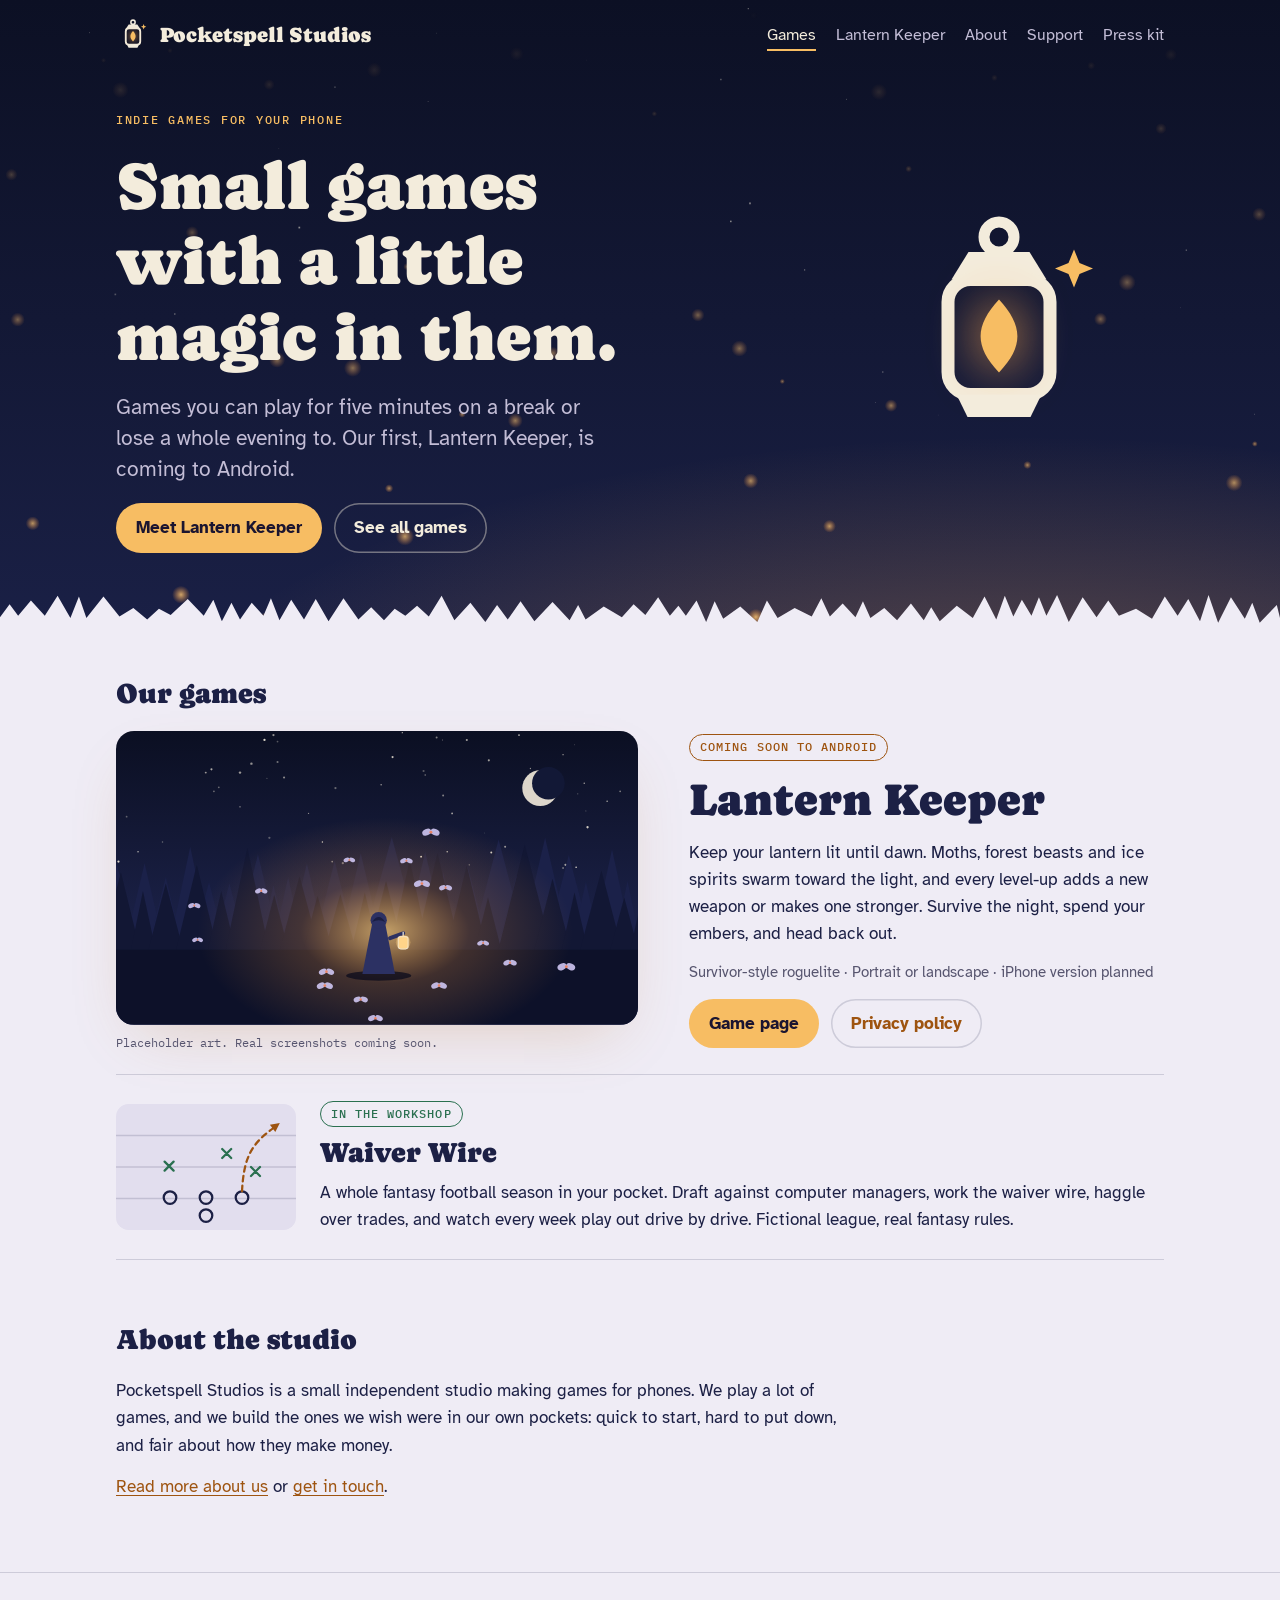
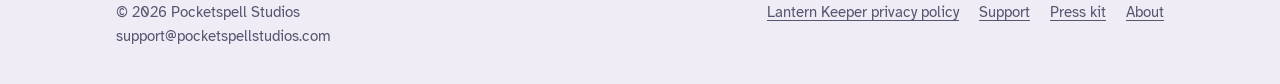
==== index.html @ 7d589824 "Pocketspell Studios website Co-Authored-By: Claude Opus 5.5 <noreply@anthropic.com> Claude-Session: " ====
<!doctype html>
<html lang="en">
<head>
<meta charset="utf-8">
<meta name="viewport" content="width=device-width, initial-scale=1, viewport-fit=cover">
<title>Pocketspell Studios</title>
<meta name="description" content="Pocketspell Studios makes small games for your phone. Our first, Lantern Keeper, is coming to Android.">
<meta property="og:title" content="Pocketspell Studios">
<meta property="og:description" content="Pocketspell Studios makes small games for your phone. Our first, Lantern Keeper, is coming to Android.">
<meta property="og:type" content="website">
<meta property="og:url" content="https://pocketspellstudios.com/">
<meta name="theme-color" content="#0c1024">
<link rel="icon" href="assets/favicon.svg" type="image/svg+xml">
<link rel="preconnect" href="https://fonts.googleapis.com">
<link rel="preconnect" href="https://fonts.gstatic.com" crossorigin>
<link rel="stylesheet" href="https://fonts.googleapis.com/css2?family=Atkinson+Hyperlegible:ital,wght@0,400;0,700;1,400&family=Caprasimo&family=IBM+Plex+Mono:wght@400;500&display=swap">
<link rel="stylesheet" href="styles.css">
<script src="site.js" defer></script>
</head>
<body>
<header class="sky">
<canvas class="embers" aria-hidden="true"></canvas>
<div class="wrap nav">
<a class="brand" href="index.html"><svg class="mark" viewBox="0 0 48 48" aria-hidden="true" focusable="false">
<circle class="body" cx="24" cy="6" r="3" stroke-width="2.2"/>
<path class="solid" d="M14.5 14.5h19l-3.4-5.5H17.9z"/>
<rect class="body" x="13.8" y="14.5" width="20.4" height="23" rx="4.5" stroke-width="2.6"/>
<path class="flame" d="M24 18.5c4.6 5 5.2 9.2 0 14.6-5.2-5.4-4.6-9.6 0-14.6z"/>
<path class="solid" d="M15.5 37.5h17l-2.2 4.5H17.7z"/>
<path class="spark" d="M39 8.5l1.1 2.7 2.7 1.1-2.7 1.1L39 16.1l-1.1-2.7-2.7-1.1 2.7-1.1z"/>
</svg><span>Pocketspell Studios</span></a>
<nav aria-label="Main"><ul class="links"><li><a href="index.html" aria-current="page">Games</a></li><li><a href="lantern-keeper.html">Lantern Keeper</a></li><li><a href="about.html">About</a></li><li><a href="support.html">Support</a></li><li><a href="press.html">Press kit</a></li></ul></nav>
</div>
<div class="wrap"><div class="hero">
<div class="hero-text">
<span class="eyebrow">Indie games for your phone</span>
<h1>Small games with a little magic in them.</h1>
<p class="lede">Games you can play for five minutes on a break or lose a whole evening to. Our first, Lantern Keeper, is coming to Android.</p>
<div class="actions"><a class="btn" href="lantern-keeper.html">Meet Lantern Keeper</a><a class="btn ghost" href="#games">See all games</a></div>
</div>
<div class="hero-lantern" aria-hidden="true"><svg class="mark" viewBox="0 0 48 48" aria-hidden="true" focusable="false">
<circle class="body" cx="24" cy="6" r="3" stroke-width="2.2"/>
<path class="solid" d="M14.5 14.5h19l-3.4-5.5H17.9z"/>
<rect class="body" x="13.8" y="14.5" width="20.4" height="23" rx="4.5" stroke-width="2.6"/>
<path class="flame" d="M24 18.5c4.6 5 5.2 9.2 0 14.6-5.2-5.4-4.6-9.6 0-14.6z"/>
<path class="solid" d="M15.5 37.5h17l-2.2 4.5H17.7z"/>
<path class="spark" d="M39 8.5l1.1 2.7 2.7 1.1-2.7 1.1L39 16.1l-1.1-2.7-2.7-1.1 2.7-1.1z"/>
</svg></div>
</div></div>
<svg class="treeline" viewBox="0 0 1200 60" preserveAspectRatio="none" aria-hidden="true"><path d="M0 60 L0 34 L0 33 L9 16 L17 31 L29 11 L42 31 L54 5 L66 34 L74 6 L81 34 L97 6 L112 32 L125 21 L138 36 L149 22 L160 30 L176 9 L191 31 L200 10 L208 38 L217 14 L225 36 L236 14 L247 31 L254 8 L262 37 L273 10 L285 36 L296 9 L308 38 L322 8 L336 36 L348 20 L360 37 L370 22 L380 31 L391 18 L402 32 L414 5 L426 37 L441 14 L455 39 L466 17 L476 36 L488 12 L501 38 L518 13 L534 37 L542 17 L549 36 L566 19 L583 33 L594 16 L605 30 L617 7 L628 31 L636 18 L643 31 L653 11 L662 39 L670 12 L678 35 L694 19 L710 39 L719 11 L729 34 L745 21 L761 32 L770 8 L778 32 L790 15 L802 33 L809 12 L816 34 L829 21 L841 37 L854 15 L866 37 L873 20 L881 38 L897 18 L912 34 L923 6 L934 36 L942 5 L950 32 L958 10 L967 31 L974 7 L981 31 L991 4 L1002 39 L1015 7 L1028 33 L1039 11 L1049 31 L1065 22 L1080 35 L1092 6 L1104 31 L1114 9 L1125 38 L1133 4 L1142 40 L1154 7 L1167 35 L1174 14 L1181 40 L1197 17 L1200 34 L1200 60Z"/></svg>
</header>
<main class="wrap">
<section class="section" id="games" aria-labelledby="games-h">
<h2 id="games-h">Our games</h2>
<div class="feature">
<div><div class="art"><svg viewBox="0 0 640 360" role="img" aria-label="Placeholder art: a cloaked keeper holds a lantern in a dark pine forest while moths circle the light">
<defs>
<linearGradient id="sk" x1="0" y1="0" x2="0" y2="1"><stop offset="0" stop-color="#0b0f22"/><stop offset="1" stop-color="#232a5a"/></linearGradient>
<radialGradient id="gl" cx="0.5" cy="0.5" r="0.5"><stop offset="0" stop-color="#ffcf7a" stop-opacity=".75"/><stop offset=".45" stop-color="#f59a3d" stop-opacity=".22"/><stop offset="1" stop-color="#f59a3d" stop-opacity="0"/></radialGradient>
</defs>
<rect width="640" height="360" fill="url(#sk)"/>
<circle cx="152" cy="93" r="0.9" fill="#f3ecdc" opacity="0.66"/><circle cx="400" cy="11" r="0.5" fill="#f3ecdc" opacity="0.80"/><circle cx="166" cy="40" r="1.5" fill="#f3ecdc" opacity="0.58"/><circle cx="535" cy="81" r="1.1" fill="#f3ecdc" opacity="0.39"/><circle cx="406" cy="148" r="1.0" fill="#f3ecdc" opacity="0.74"/><circle cx="430" cy="11" r="1.3" fill="#f3ecdc" opacity="0.65"/><circle cx="193" cy="5" r="1.4" fill="#f3ecdc" opacity="0.58"/><circle cx="460" cy="149" r="1.2" fill="#f3ecdc" opacity="0.85"/><circle cx="253" cy="136" r="0.9" fill="#f3ecdc" opacity="0.86"/><circle cx="562" cy="17" r="0.6" fill="#f3ecdc" opacity="0.43"/><circle cx="618" cy="74" r="1.1" fill="#f3ecdc" opacity="0.48"/><circle cx="325" cy="66" r="0.9" fill="#f3ecdc" opacity="0.65"/><circle cx="374" cy="154" r="1.2" fill="#f3ecdc" opacity="0.86"/><circle cx="548" cy="168" r="1.2" fill="#f3ecdc" opacity="0.40"/><circle cx="551" cy="164" r="1.4" fill="#f3ecdc" opacity="0.64"/><circle cx="457" cy="36" r="1.3" fill="#f3ecdc" opacity="0.64"/><circle cx="182" cy="11" r="1.4" fill="#f3ecdc" opacity="0.89"/><circle cx="57" cy="136" r="0.9" fill="#f3ecdc" opacity="0.39"/><circle cx="188" cy="131" r="1.4" fill="#f3ecdc" opacity="0.33"/><circle cx="393" cy="8" r="1.2" fill="#f3ecdc" opacity="0.50"/><circle cx="564" cy="167" r="1.0" fill="#f3ecdc" opacity="0.90"/><circle cx="198" cy="13" r="1.1" fill="#f3ecdc" opacity="0.32"/><circle cx="126" cy="69" r="1.1" fill="#f3ecdc" opacity="0.39"/><circle cx="27" cy="148" r="0.8" fill="#f3ecdc" opacity="0.88"/><circle cx="574" cy="64" r="1.0" fill="#f3ecdc" opacity="0.61"/><circle cx="412" cy="101" r="1.1" fill="#f3ecdc" opacity="0.67"/><circle cx="602" cy="86" r="0.9" fill="#f3ecdc" opacity="0.73"/><circle cx="152" cy="51" r="1.5" fill="#f3ecdc" opacity="0.61"/><circle cx="351" cy="2" r="0.9" fill="#f3ecdc" opacity="0.65"/><circle cx="13" cy="105" r="1.1" fill="#f3ecdc" opacity="0.34"/><circle cx="401" cy="79" r="1.2" fill="#f3ecdc" opacity="0.51"/><circle cx="452" cy="125" r="0.5" fill="#f3ecdc" opacity="0.34"/><circle cx="433" cy="164" r="0.8" fill="#f3ecdc" opacity="0.57"/><circle cx="379" cy="54" r="0.9" fill="#f3ecdc" opacity="0.49"/><circle cx="236" cy="101" r="0.8" fill="#f3ecdc" opacity="0.53"/><circle cx="494" cy="5" r="1.1" fill="#f3ecdc" opacity="0.74"/><circle cx="198" cy="38" r="1.3" fill="#f3ecdc" opacity="0.44"/><circle cx="120" cy="74" r="1.2" fill="#f3ecdc" opacity="0.36"/><circle cx="206" cy="57" r="1.3" fill="#f3ecdc" opacity="0.56"/><circle cx="548" cy="29" r="0.8" fill="#f3ecdc" opacity="0.69"/><circle cx="566" cy="77" r="0.7" fill="#f3ecdc" opacity="0.37"/><circle cx="339" cy="32" r="1.3" fill="#f3ecdc" opacity="0.80"/><circle cx="117" cy="47" r="1.3" fill="#f3ecdc" opacity="0.69"/><circle cx="516" cy="59" r="0.6" fill="#f3ecdc" opacity="0.48"/><circle cx="508" cy="46" r="0.8" fill="#f3ecdc" opacity="0.55"/><circle cx="269" cy="70" r="1.4" fill="#f3ecdc" opacity="0.39"/><circle cx="3" cy="160" r="1.4" fill="#f3ecdc" opacity="0.89"/><circle cx="278" cy="162" r="1.4" fill="#f3ecdc" opacity="0.43"/><circle cx="477" cy="142" r="1.2" fill="#f3ecdc" opacity="0.61"/><circle cx="185" cy="58" r="0.7" fill="#f3ecdc" opacity="0.34"/><circle cx="377" cy="49" r="1.3" fill="#f3ecdc" opacity="0.33"/><circle cx="578" cy="118" r="1.4" fill="#f3ecdc" opacity="0.84"/><circle cx="576" cy="98" r="0.5" fill="#f3ecdc" opacity="0.75"/><circle cx="110" cy="51" r="1.2" fill="#f3ecdc" opacity="0.61"/><circle cx="265" cy="160" r="1.1" fill="#f3ecdc" opacity="0.50"/>
<circle cx="520" cy="70" r="22" fill="#f3ecdc" opacity=".9"/><circle cx="530" cy="64" r="20" fill="#121836"/>
<path d="M-20 250 L1 163 L23 250Z" fill="#1b2149"/><path d="M14 250 L35 162 L56 250Z" fill="#1b2149"/><path d="M43 250 L61 179 L78 250Z" fill="#1b2149"/><path d="M68 250 L91 142 L114 250Z" fill="#1b2149"/><path d="M97 250 L114 185 L131 250Z" fill="#1b2149"/><path d="M122 250 L139 187 L156 250Z" fill="#1b2149"/><path d="M149 250 L174 151 L198 250Z" fill="#1b2149"/><path d="M178 250 L193 189 L208 250Z" fill="#1b2149"/><path d="M195 250 L211 179 L227 250Z" fill="#1b2149"/><path d="M213 250 L234 162 L255 250Z" fill="#1b2149"/><path d="M245 250 L268 159 L291 250Z" fill="#1b2149"/><path d="M276 250 L300 150 L324 250Z" fill="#1b2149"/><path d="M305 250 L338 130 L371 250Z" fill="#1b2149"/><path d="M355 250 L379 148 L403 250Z" fill="#1b2149"/><path d="M384 250 L401 173 L417 250Z" fill="#1b2149"/><path d="M409 250 L431 166 L453 250Z" fill="#1b2149"/><path d="M438 250 L469 133 L500 250Z" fill="#1b2149"/><path d="M472 250 L491 177 L511 250Z" fill="#1b2149"/><path d="M498 250 L526 131 L554 250Z" fill="#1b2149"/><path d="M530 250 L555 152 L581 250Z" fill="#1b2149"/><path d="M561 250 L576 185 L591 250Z" fill="#1b2149"/><path d="M585 250 L608 145 L631 250Z" fill="#1b2149"/><path d="M613 250 L627 184 L641 250Z" fill="#1b2149"/><path d="M634 250 L652 179 L669 250Z" fill="#1b2149"/><path d="M657 250 L676 179 L694 250Z" fill="#1b2149"/>
<path d="M-20 275 L6 173 L31 275Z" fill="#121734"/><path d="M17 275 L33 196 L50 275Z" fill="#121734"/><path d="M38 275 L61 187 L84 275Z" fill="#121734"/><path d="M72 275 L99 164 L126 275Z" fill="#121734"/><path d="M111 275 L129 196 L148 275Z" fill="#121734"/><path d="M133 275 L161 143 L189 275Z" fill="#121734"/><path d="M175 275 L194 201 L213 275Z" fill="#121734"/><path d="M199 275 L225 178 L251 275Z" fill="#121734"/><path d="M228 275 L247 202 L267 275Z" fill="#121734"/><path d="M254 275 L275 200 L296 275Z" fill="#121734"/><path d="M287 275 L305 198 L323 275Z" fill="#121734"/><path d="M308 275 L331 184 L354 275Z" fill="#121734"/><path d="M335 275 L360 158 L385 275Z" fill="#121734"/><path d="M365 275 L394 150 L424 275Z" fill="#121734"/><path d="M403 275 L430 165 L456 275Z" fill="#121734"/><path d="M438 275 L456 204 L474 275Z" fill="#121734"/><path d="M467 275 L501 139 L536 275Z" fill="#121734"/><path d="M511 275 L535 181 L559 275Z" fill="#121734"/><path d="M545 275 L562 198 L580 275Z" fill="#121734"/><path d="M567 275 L595 171 L622 275Z" fill="#121734"/><path d="M604 275 L623 204 L642 275Z" fill="#121734"/><path d="M629 275 L652 170 L676 275Z" fill="#121734"/><path d="M660 275 L685 179 L710 275Z" fill="#121734"/>
<rect y="268" width="640" height="92" fill="#0d1129"/>
<ellipse cx="330" cy="246" rx="230" ry="140" fill="url(#gl)"/>
<ellipse cx="322" cy="300" rx="40" ry="6" fill="#06081a" opacity=".7"/>
<path d="M302 298 L314 236 Q322 222 330 236 L342 298Z" fill="#2c3163"/>
<circle cx="322" cy="232" r="10" fill="#2c3163"/>
<path d="M314 234 Q322 222 330 234 Q322 230 314 234Z" fill="#1a1e42"/>
<path d="M336 254 L352 248" stroke="#2c3163" stroke-width="5" stroke-linecap="round"/>
<line x1="352" y1="246" x2="352" y2="252" stroke="#f3ecdc" stroke-width="1.5"/>
<rect x="346" y="252" width="12" height="15" rx="3" fill="#ffd791" stroke="#f3ecdc" stroke-width="1.5"/>
<circle cx="352" cy="259" r="9" fill="#ffcf7a" opacity=".35"/>
<g transform="translate(318 352) scale(1.09)" opacity=".9"><ellipse cx="-4" cy="0" rx="4.5" ry="3" fill="#cfc6f2" transform="rotate(-25 -4 0)"/><ellipse cx="4" cy="0" rx="4.5" ry="3" fill="#cfc6f2" transform="rotate(25 4 0)"/><circle r="1.4" fill="#ff8f6b"/></g><g transform="translate(356 159) scale(0.92)" opacity=".9"><ellipse cx="-4" cy="0" rx="4.5" ry="3" fill="#cfc6f2" transform="rotate(-25 -4 0)"/><ellipse cx="4" cy="0" rx="4.5" ry="3" fill="#cfc6f2" transform="rotate(25 4 0)"/><circle r="1.4" fill="#ff8f6b"/></g><g transform="translate(96 214) scale(0.90)" opacity=".9"><ellipse cx="-4" cy="0" rx="4.5" ry="3" fill="#cfc6f2" transform="rotate(-25 -4 0)"/><ellipse cx="4" cy="0" rx="4.5" ry="3" fill="#cfc6f2" transform="rotate(25 4 0)"/><circle r="1.4" fill="#ff8f6b"/></g><g transform="translate(386 124) scale(1.28)" opacity=".9"><ellipse cx="-4" cy="0" rx="4.5" ry="3" fill="#cfc6f2" transform="rotate(-25 -4 0)"/><ellipse cx="4" cy="0" rx="4.5" ry="3" fill="#cfc6f2" transform="rotate(25 4 0)"/><circle r="1.4" fill="#ff8f6b"/></g><g transform="translate(375 187) scale(1.18)" opacity=".9"><ellipse cx="-4" cy="0" rx="4.5" ry="3" fill="#cfc6f2" transform="rotate(-25 -4 0)"/><ellipse cx="4" cy="0" rx="4.5" ry="3" fill="#cfc6f2" transform="rotate(25 4 0)"/><circle r="1.4" fill="#ff8f6b"/></g><g transform="translate(404 192) scale(0.96)" opacity=".9"><ellipse cx="-4" cy="0" rx="4.5" ry="3" fill="#cfc6f2" transform="rotate(-25 -4 0)"/><ellipse cx="4" cy="0" rx="4.5" ry="3" fill="#cfc6f2" transform="rotate(25 4 0)"/><circle r="1.4" fill="#ff8f6b"/></g><g transform="translate(300 329) scale(1.05)" opacity=".9"><ellipse cx="-4" cy="0" rx="4.5" ry="3" fill="#cfc6f2" transform="rotate(-25 -4 0)"/><ellipse cx="4" cy="0" rx="4.5" ry="3" fill="#cfc6f2" transform="rotate(25 4 0)"/><circle r="1.4" fill="#ff8f6b"/></g><g transform="translate(100 256) scale(0.80)" opacity=".9"><ellipse cx="-4" cy="0" rx="4.5" ry="3" fill="#cfc6f2" transform="rotate(-25 -4 0)"/><ellipse cx="4" cy="0" rx="4.5" ry="3" fill="#cfc6f2" transform="rotate(25 4 0)"/><circle r="1.4" fill="#ff8f6b"/></g><g transform="translate(450 260) scale(0.87)" opacity=".9"><ellipse cx="-4" cy="0" rx="4.5" ry="3" fill="#cfc6f2" transform="rotate(-25 -4 0)"/><ellipse cx="4" cy="0" rx="4.5" ry="3" fill="#cfc6f2" transform="rotate(25 4 0)"/><circle r="1.4" fill="#ff8f6b"/></g><g transform="translate(552 289) scale(1.31)" opacity=".9"><ellipse cx="-4" cy="0" rx="4.5" ry="3" fill="#cfc6f2" transform="rotate(-25 -4 0)"/><ellipse cx="4" cy="0" rx="4.5" ry="3" fill="#cfc6f2" transform="rotate(25 4 0)"/><circle r="1.4" fill="#ff8f6b"/></g><g transform="translate(483 284) scale(0.99)" opacity=".9"><ellipse cx="-4" cy="0" rx="4.5" ry="3" fill="#cfc6f2" transform="rotate(-25 -4 0)"/><ellipse cx="4" cy="0" rx="4.5" ry="3" fill="#cfc6f2" transform="rotate(25 4 0)"/><circle r="1.4" fill="#ff8f6b"/></g><g transform="translate(256 312) scale(1.19)" opacity=".9"><ellipse cx="-4" cy="0" rx="4.5" ry="3" fill="#cfc6f2" transform="rotate(-25 -4 0)"/><ellipse cx="4" cy="0" rx="4.5" ry="3" fill="#cfc6f2" transform="rotate(25 4 0)"/><circle r="1.4" fill="#ff8f6b"/></g><g transform="translate(178 196) scale(0.91)" opacity=".9"><ellipse cx="-4" cy="0" rx="4.5" ry="3" fill="#cfc6f2" transform="rotate(-25 -4 0)"/><ellipse cx="4" cy="0" rx="4.5" ry="3" fill="#cfc6f2" transform="rotate(25 4 0)"/><circle r="1.4" fill="#ff8f6b"/></g><g transform="translate(258 295) scale(1.13)" opacity=".9"><ellipse cx="-4" cy="0" rx="4.5" ry="3" fill="#cfc6f2" transform="rotate(-25 -4 0)"/><ellipse cx="4" cy="0" rx="4.5" ry="3" fill="#cfc6f2" transform="rotate(25 4 0)"/><circle r="1.4" fill="#ff8f6b"/></g><g transform="translate(286 158) scale(0.85)" opacity=".9"><ellipse cx="-4" cy="0" rx="4.5" ry="3" fill="#cfc6f2" transform="rotate(-25 -4 0)"/><ellipse cx="4" cy="0" rx="4.5" ry="3" fill="#cfc6f2" transform="rotate(25 4 0)"/><circle r="1.4" fill="#ff8f6b"/></g><g transform="translate(396 312) scale(1.16)" opacity=".9"><ellipse cx="-4" cy="0" rx="4.5" ry="3" fill="#cfc6f2" transform="rotate(-25 -4 0)"/><ellipse cx="4" cy="0" rx="4.5" ry="3" fill="#cfc6f2" transform="rotate(25 4 0)"/><circle r="1.4" fill="#ff8f6b"/></g>
</svg></div><p class="caption">Placeholder art. Real screenshots coming soon.</p></div>
<div class="feature-text">
<span class="chip">Coming soon to Android</span>
<h3>Lantern Keeper</h3>
<p>Keep your lantern lit until dawn. Moths, forest beasts and ice spirits swarm toward the light, and every level-up adds a new weapon or makes one stronger. Survive the night, spend your embers, and head back out.</p>
<p class="muted small">Survivor-style roguelite · Portrait or landscape · iPhone version planned</p>
<div class="actions"><a class="btn" href="lantern-keeper.html">Game page</a><a class="btn quiet" href="lantern-keeper-privacy.html">Privacy policy</a></div>
</div>
</div>
<div class="later">
<div class="play" aria-hidden="true"><svg viewBox="0 0 200 140">
<rect class="field" width="200" height="140" rx="14"/>
<line class="yard" x1="0" y1="35" x2="200" y2="35"/><line class="yard" x1="0" y1="70" x2="200" y2="70"/><line class="yard" x1="0" y1="105" x2="200" y2="105"/>
<circle class="o" cx="60" cy="104" r="7"/><circle class="o" cx="100" cy="104" r="7"/><circle class="o" cx="140" cy="104" r="7"/><circle class="o" cx="100" cy="124" r="7"/>
<path class="x" d="M54 64l10 10M64 64l-10 10M118 50l10 10M128 50l-10 10M150 70l10 10M160 70l-10 10"/>
<path class="route" d="M140 97 C142 60 150 44 176 26"/><path class="tip" d="M182 21l-11 2 6 8z"/>
</svg></div>
<div class="later-text">
<span class="chip moss">In the workshop</span>
<h3>Waiver Wire</h3>
<p>A whole fantasy football season in your pocket. Draft against computer managers, work the waiver wire, haggle over trades, and watch every week play out drive by drive. Fictional league, real fantasy rules.</p>
</div>
</div>
</section>
<section class="section" aria-labelledby="studio-h">
<h2 id="studio-h">About the studio</h2>
<div class="prose">
<p>Pocketspell Studios is a small independent studio making games for phones. We play a lot of games, and we build the ones we wish were in our own pockets: quick to start, hard to put down, and fair about how they make money.</p>
<p><a href="about.html">Read more about us</a> or <a href="support.html">get in touch</a>.</p>
</div>
</section>
</main>
<footer class="site-foot"><div class="wrap">
<div>© 2026 Pocketspell Studios<br><span class="small">support@pocketspellstudios.com</span></div>
<nav aria-label="Footer"><a href="lantern-keeper-privacy.html">Lantern Keeper privacy policy</a><a href="support.html">Support</a><a href="press.html">Press kit</a><a href="about.html">About</a></nav>
</div></footer>
</body>
</html>
---- styles.css ----
/* Pocketspell Studios
   Layout: every page opens under a night-sky band that ends in a pine treeline;
   below it, narrow reading columns and one wide featured-game band. */
:root {
  /* the night sky band looks the same in both themes */
  --sky-top: #0c1024;
  --sky-low: #1a2046;
  --sky-ink: #f3ecdc;
  --sky-muted: #c3bdd6;
  --sky-ember: #f7bd63;
  --sky-ember-hi: #ffd391;
  --on-ember: #1b1530;

  /* page palette, dark (the default look) */
  --night: #11152b;
  --dusk: #1b2143;
  --ink: #efe8d8;
  --muted: #aaa6c0;
  --ember: #f5b961;
  --ember-hot: #ffd08a;
  --moss: #8fd0ad;
  --line: rgba(239, 232, 216, 0.14);
  --glow: rgba(245, 170, 80, 0.35);

  --display: "Caprasimo", "Cooper Black", Georgia, serif;
  --body: "Atkinson Hyperlegible", system-ui, -apple-system, "Segoe UI", Roboto, sans-serif;
  --mono: "IBM Plex Mono", ui-monospace, "SF Mono", Menlo, Consolas, monospace;

  --step-0: 1.0625rem;
  --step-1: 1.3rem;
  --step-2: 1.75rem;
  --step-3: clamp(2.1rem, 5vw, 2.8rem);
  --step-4: clamp(2.5rem, 7vw, 4.2rem);
  color-scheme: dark;
}
@media (prefers-color-scheme: light) {
  :root:not([data-theme="dark"]) {
    --night: #efecf5;
    --dusk: #e2deee;
    --ink: #1c2045;
    --muted: #57556f;
    --ember: #9e5410;
    --ember-hot: #7c3f08;
    --moss: #2a7050;
    --line: rgba(28, 32, 69, 0.16);
    --glow: rgba(180, 110, 40, 0.28);
    color-scheme: light;
  }
}
:root[data-theme="light"] {
  --night: #efecf5;
  --dusk: #e2deee;
  --ink: #1c2045;
  --muted: #57556f;
  --ember: #9e5410;
  --ember-hot: #7c3f08;
  --moss: #2a7050;
  --line: rgba(28, 32, 69, 0.16);
  --glow: rgba(180, 110, 40, 0.28);
  color-scheme: light;
}

*, *::before, *::after { box-sizing: border-box; }
html { -webkit-text-size-adjust: 100%; }
body {
  margin: 0;
  background: var(--night);
  color: var(--ink);
  font-family: var(--body);
  font-size: var(--step-0);
  line-height: 1.6;
}
img, svg { max-width: 100%; }
a { color: var(--ember); text-underline-offset: 3px; }
a:hover { color: var(--ember-hot); }
:focus-visible { outline: 2px solid var(--ember); outline-offset: 3px; border-radius: 4px; }
h1, h2, h3 {
  font-family: var(--display);
  font-weight: 400;
  line-height: 1.12;
  text-wrap: balance;
  margin: 0;
}
p { margin: 0; }

.wrap {
  max-width: 1080px;
  margin-inline: auto;
  padding-left: max(16px, env(safe-area-inset-left, 0px));
  padding-right: max(16px, env(safe-area-inset-right, 0px));
}

/* ---------- Night sky band ---------- */
.sky {
  position: relative;
  overflow: hidden;
  color: var(--sky-ink);
  background:
    radial-gradient(110% 80% at 80% 118%, rgba(247, 170, 80, 0.34), transparent 62%),
    linear-gradient(180deg, var(--sky-top), var(--sky-low));
}
.sky a { color: var(--sky-ink); }
.embers { position: absolute; inset: 0; width: 100%; height: 100%; pointer-events: none; }
.sky > .wrap { position: relative; z-index: 1; }
.treeline {
  position: relative;
  z-index: 1;
  display: block;
  width: 100%;
  height: 46px;
  margin-top: -1px;
}
.treeline path { fill: var(--night); }

.nav {
  display: flex;
  flex-wrap: wrap;
  align-items: center;
  justify-content: space-between;
  gap: 10px 28px;
  padding-block: 18px;
}
.brand {
  display: inline-flex;
  align-items: center;
  gap: 10px;
  text-decoration: none;
  font-family: var(--display);
  font-size: 1.3rem;
  line-height: 1;
}
.brand .mark { width: 34px; height: 34px; flex: none; }
.mark .body { fill: none; stroke: var(--sky-ink); }
.mark .solid { fill: var(--sky-ink); }
.mark .flame { fill: var(--sky-ember); filter: drop-shadow(0 0 5px rgba(255, 170, 80, 0.95)); }
.mark .spark { fill: var(--sky-ember); }
.links {
  display: flex;
  flex-wrap: wrap;
  gap: 2px 20px;
  list-style: none;
  margin: 0;
  padding: 0;
  font-size: 0.97rem;
}
.links a {
  text-decoration: none;
  color: var(--sky-muted);
  padding-block: 4px;
  border-bottom: 2px solid transparent;
}
.links a:hover, .links a[aria-current="page"] { color: var(--sky-ink); border-bottom-color: var(--sky-ember); }

.eyebrow {
  font-family: var(--mono);
  font-size: 0.78rem;
  font-weight: 500;
  letter-spacing: 0.14em;
  text-transform: uppercase;
  color: var(--ember);
}
.sky .eyebrow { color: var(--sky-ember); }

.hero {
  display: grid;
  grid-template-columns: minmax(0, 1.35fr) minmax(0, 0.65fr);
  gap: 32px;
  align-items: center;
  padding-block: 40px 40px;
}
.hero-text { display: flex; flex-direction: column; gap: 18px; min-width: 0; }
.hero h1 { font-size: var(--step-4); }
.lede { font-size: var(--step-1); line-height: 1.5; color: var(--sky-muted); max-width: 36ch; }
.hero-lantern { justify-self: center; width: min(240px, 100%); }
.hero-lantern .mark { width: 100%; height: auto; }
.hero-lantern .flame { animation: flicker 3.2s ease-in-out infinite; transform-origin: 24px 33px; }
@keyframes flicker {
  0%, 100% { transform: scale(1); opacity: 1; }
  40% { transform: scale(0.94, 1.05); opacity: 0.92; }
  70% { transform: scale(1.04, 0.97); opacity: 1; }
}
.page-head { display: flex; flex-direction: column; gap: 12px; padding-block: 24px 28px; }
.page-head h1 { font-size: var(--step-3); }
.page-head .lede { font-size: 1.15rem; }

.actions { display: flex; flex-wrap: wrap; gap: 12px; }
.btn {
  display: inline-flex;
  align-items: center;
  gap: 8px;
  padding: 11px 20px;
  border-radius: 999px;
  background: var(--sky-ember);
  color: var(--on-ember);
  text-decoration: none;
  font-weight: 700;
  border: 0;
  font: inherit;
  font-weight: 700;
  cursor: pointer;
}
.sky .btn { color: var(--on-ember); }
.btn:hover { background: var(--sky-ember-hi); color: var(--on-ember); }
.btn.ghost { background: transparent; color: var(--sky-ink); box-shadow: inset 0 0 0 1.5px rgba(243, 236, 220, 0.42); }
.btn.ghost:hover { box-shadow: inset 0 0 0 1.5px var(--sky-ember); }
.btn.quiet { background: transparent; color: var(--ember); box-shadow: inset 0 0 0 1.5px var(--line); }
.btn.quiet:hover { box-shadow: inset 0 0 0 1.5px var(--ember); }
.btn[aria-disabled="true"] { opacity: 0.6; cursor: default; }

.chip {
  display: inline-block;
  width: fit-content;
  font-family: var(--mono);
  font-size: 0.72rem;
  font-weight: 500;
  letter-spacing: 0.09em;
  text-transform: uppercase;
  padding: 3px 10px;
  border-radius: 999px;
  border: 1px solid currentColor;
  color: var(--ember);
}
.chip.moss { color: var(--moss); }
.sky .chip { color: var(--sky-ember); }

/* ---------- Sections ---------- */
main { display: flex; flex-direction: column; gap: 64px; padding-block: 40px 72px; }
.section { display: flex; flex-direction: column; gap: 22px; }
.section > h2 { font-size: var(--step-2); }

.feature {
  display: grid;
  grid-template-columns: minmax(0, 1.1fr) minmax(0, 1fr);
  gap: clamp(22px, 4vw, 52px);
  align-items: center;
}
.feature-text { display: flex; flex-direction: column; gap: 14px; min-width: 0; }
.feature-text h3 { font-size: var(--step-3); }
.art {
  border-radius: 18px;
  overflow: hidden;
  box-shadow: 0 24px 60px -24px var(--glow);
  line-height: 0;
}
.art svg { display: block; width: 100%; height: auto; }
.caption { font-family: var(--mono); font-size: 0.75rem; color: var(--muted); margin-top: 8px; }

.later {
  display: grid;
  grid-template-columns: 180px minmax(0, 1fr);
  gap: 24px;
  align-items: center;
  padding-block: 26px;
  border-top: 1px solid var(--line);
  border-bottom: 1px solid var(--line);
}
.later-text { display: flex; flex-direction: column; gap: 10px; min-width: 0; }
.later h3 { font-size: var(--step-2); }
.play svg { display: block; width: 100%; height: auto; }
.play .field { fill: var(--dusk); }
.play .yard { stroke: var(--line); stroke-width: 1.5; }
.play .o { fill: none; stroke: var(--ink); stroke-width: 2.5; }
.play .x { stroke: var(--moss); stroke-width: 2.5; stroke-linecap: round; }
.play .route { fill: none; stroke: var(--ember); stroke-width: 2.5; stroke-dasharray: 6 5; stroke-linecap: round; }
.play .tip { fill: var(--ember); }

.muted { color: var(--muted); }
.small { font-size: 0.93rem; }

/* ---------- Lantern ledger (game numbers) ---------- */
.ledger {
  display: grid;
  grid-template-columns: repeat(4, minmax(0, 1fr));
  gap: 1px;
  background: var(--line);
  border: 1px solid var(--line);
  border-radius: 16px;
  overflow: hidden;
}
.ledger div { background: var(--night); padding: 18px 20px; display: flex; flex-direction: column; gap: 2px; }
.ledger b { font-family: var(--display); font-weight: 400; font-size: var(--step-3); color: var(--ember); line-height: 1; font-variant-numeric: tabular-nums; }
.ledger span { color: var(--muted); font-size: 0.95rem; }
.tags { display: flex; flex-wrap: wrap; gap: 8px; list-style: none; margin: 0; padding: 0; }
.tags li { padding: 5px 12px; border-radius: 999px; background: var(--dusk); font-size: 0.93rem; }

.night-steps { list-style: none; margin: 0; padding: 0; display: grid; grid-template-columns: repeat(2, minmax(0, 1fr)); gap: 22px 36px; counter-reset: step; }
.night-steps li { counter-increment: step; display: grid; grid-template-columns: 44px minmax(0, 1fr); gap: 4px 14px; }
.night-steps li::before {
  content: counter(step);
  grid-row: span 2;
  width: 40px;
  height: 40px;
  border-radius: 50%;
  display: grid;
  place-items: center;
  font-family: var(--display);
  font-size: 1.2rem;
  color: var(--on-ember);
  background: var(--sky-ember);
  box-shadow: 0 0 18px var(--glow);
}
.night-steps strong { font-size: 1.08rem; }
.night-steps p { color: var(--muted); }

.shots { display: flex; flex-wrap: wrap; gap: 16px; align-items: flex-end; }
.phone {
  width: min(170px, 40vw);
  aspect-ratio: 9 / 19.5;
  max-width: 100%;
  border-radius: 26px;
  border: 2px solid var(--line);
  background: var(--dusk);
  display: grid;
  place-items: center;
  padding: 14px;
  text-align: center;
  font-family: var(--mono);
  font-size: 0.72rem;
  color: var(--muted);
}
.phone.wide { width: min(360px, 100%); aspect-ratio: 19.5 / 9; }

/* ---------- Reading pages ---------- */
.prose { max-width: 68ch; display: flex; flex-direction: column; gap: 14px; }
.prose h2 { font-size: var(--step-2); margin-top: 26px; }
.prose h3 { font-family: var(--body); font-weight: 700; font-size: 1.12rem; margin-top: 8px; }
.prose ul, .prose ol { margin: 0; padding-left: 1.3em; display: flex; flex-direction: column; gap: 6px; }
.prose strong { color: var(--ink); }
.short { background: var(--dusk); border-radius: 16px; padding: 20px 24px; display: flex; flex-direction: column; gap: 10px; }
.short h2 { margin: 0; font-size: 1.3rem; }
.short ul { margin: 0; padding-left: 1.2em; display: flex; flex-direction: column; gap: 6px; }
.meta { font-family: var(--mono); font-size: 0.8rem; color: var(--muted); }

.table-wrap { overflow-x: auto; max-width: 100%; }
table { border-collapse: collapse; width: 100%; min-width: 580px; font-size: 0.95rem; }
th, td { text-align: left; vertical-align: top; padding: 10px 12px; border-bottom: 1px solid var(--line); }
th { font-family: var(--mono); font-size: 0.72rem; font-weight: 500; letter-spacing: 0.08em; text-transform: uppercase; color: var(--muted); }

.mailbox {
  display: flex;
  flex-wrap: wrap;
  align-items: center;
  gap: 12px 16px;
  padding: 18px 22px;
  border-radius: 16px;
  background: var(--dusk);
}
.mailbox code { font-family: var(--mono); font-size: 1.08rem; color: var(--ink); word-break: break-all; user-select: all; }
.mailbox .status { font-size: 0.9rem; color: var(--moss); min-height: 1.4em; }

.faq { max-width: 68ch; }
.faq details { border-bottom: 1px solid var(--line); padding-block: 14px; }
.faq details:first-of-type { border-top: 1px solid var(--line); }
.faq summary { cursor: pointer; font-weight: 700; list-style: none; display: flex; justify-content: space-between; gap: 16px; }
.faq summary::-webkit-details-marker { display: none; }
.faq summary::after { content: "+"; font-family: var(--mono); color: var(--ember); }
.faq details[open] summary::after { content: "\2212"; }
.faq details p { margin-top: 10px; color: var(--muted); }

.facts { display: grid; grid-template-columns: max-content minmax(0, 1fr); gap: 10px 28px; margin: 0; }
.facts dt { font-family: var(--mono); font-size: 0.75rem; letter-spacing: 0.08em; text-transform: uppercase; color: var(--muted); padding-top: 3px; }
.facts dd { margin: 0; }

.downloads { display: flex; flex-wrap: wrap; gap: 16px; }
.download { display: flex; align-items: center; gap: 14px; padding: 14px 18px; border: 1px solid var(--line); border-radius: 14px; text-decoration: none; color: var(--ink); }
.download:hover { border-color: var(--ember); color: var(--ink); }
.download .swatch { width: 52px; height: 52px; border-radius: 12px; background: var(--sky-top); display: grid; place-items: center; }
.download .swatch svg { width: 38px; height: 38px; }
.download small { display: block; color: var(--muted); font-family: var(--mono); font-size: 0.72rem; }

.promises { list-style: none; margin: 0; padding: 0; display: grid; grid-template-columns: repeat(3, minmax(0, 1fr)); gap: 28px; }
.promises li { display: flex; flex-direction: column; gap: 6px; padding-top: 14px; border-top: 2px solid var(--ember); }
.promises strong { font-size: 1.08rem; }
.promises span { color: var(--muted); }

/* ---------- Footer ---------- */
.site-foot { border-top: 1px solid var(--line); }
.site-foot .wrap {
  display: flex;
  flex-wrap: wrap;
  justify-content: space-between;
  gap: 16px 32px;
  padding-block: 28px 36px;
  font-size: 0.92rem;
  color: var(--muted);
}
.site-foot nav { display: flex; flex-wrap: wrap; gap: 6px 20px; }
.site-foot a { color: var(--muted); }
.site-foot a:hover { color: var(--ember); }

/* ---------- Narrow screens ---------- */
@media (max-width: 760px) {
  .hero { grid-template-columns: minmax(0, 1fr); padding-block: 20px 28px; }
  .hero-lantern { display: none; }
  .feature { grid-template-columns: minmax(0, 1fr); }
  .later { grid-template-columns: minmax(0, 1fr); }
  .later .play { max-width: 220px; }
  .night-steps { grid-template-columns: minmax(0, 1fr); }
  .promises { grid-template-columns: minmax(0, 1fr); }
  .ledger { grid-template-columns: repeat(2, minmax(0, 1fr)); }
}
@media (max-width: 520px) {
  .facts { grid-template-columns: minmax(0, 1fr); gap: 2px; }
  .facts dd { margin-bottom: 10px; }
  .nav { padding-block: 14px; }
}
@media (prefers-reduced-motion: reduce) {
  .hero-lantern .flame { animation: none; }
}
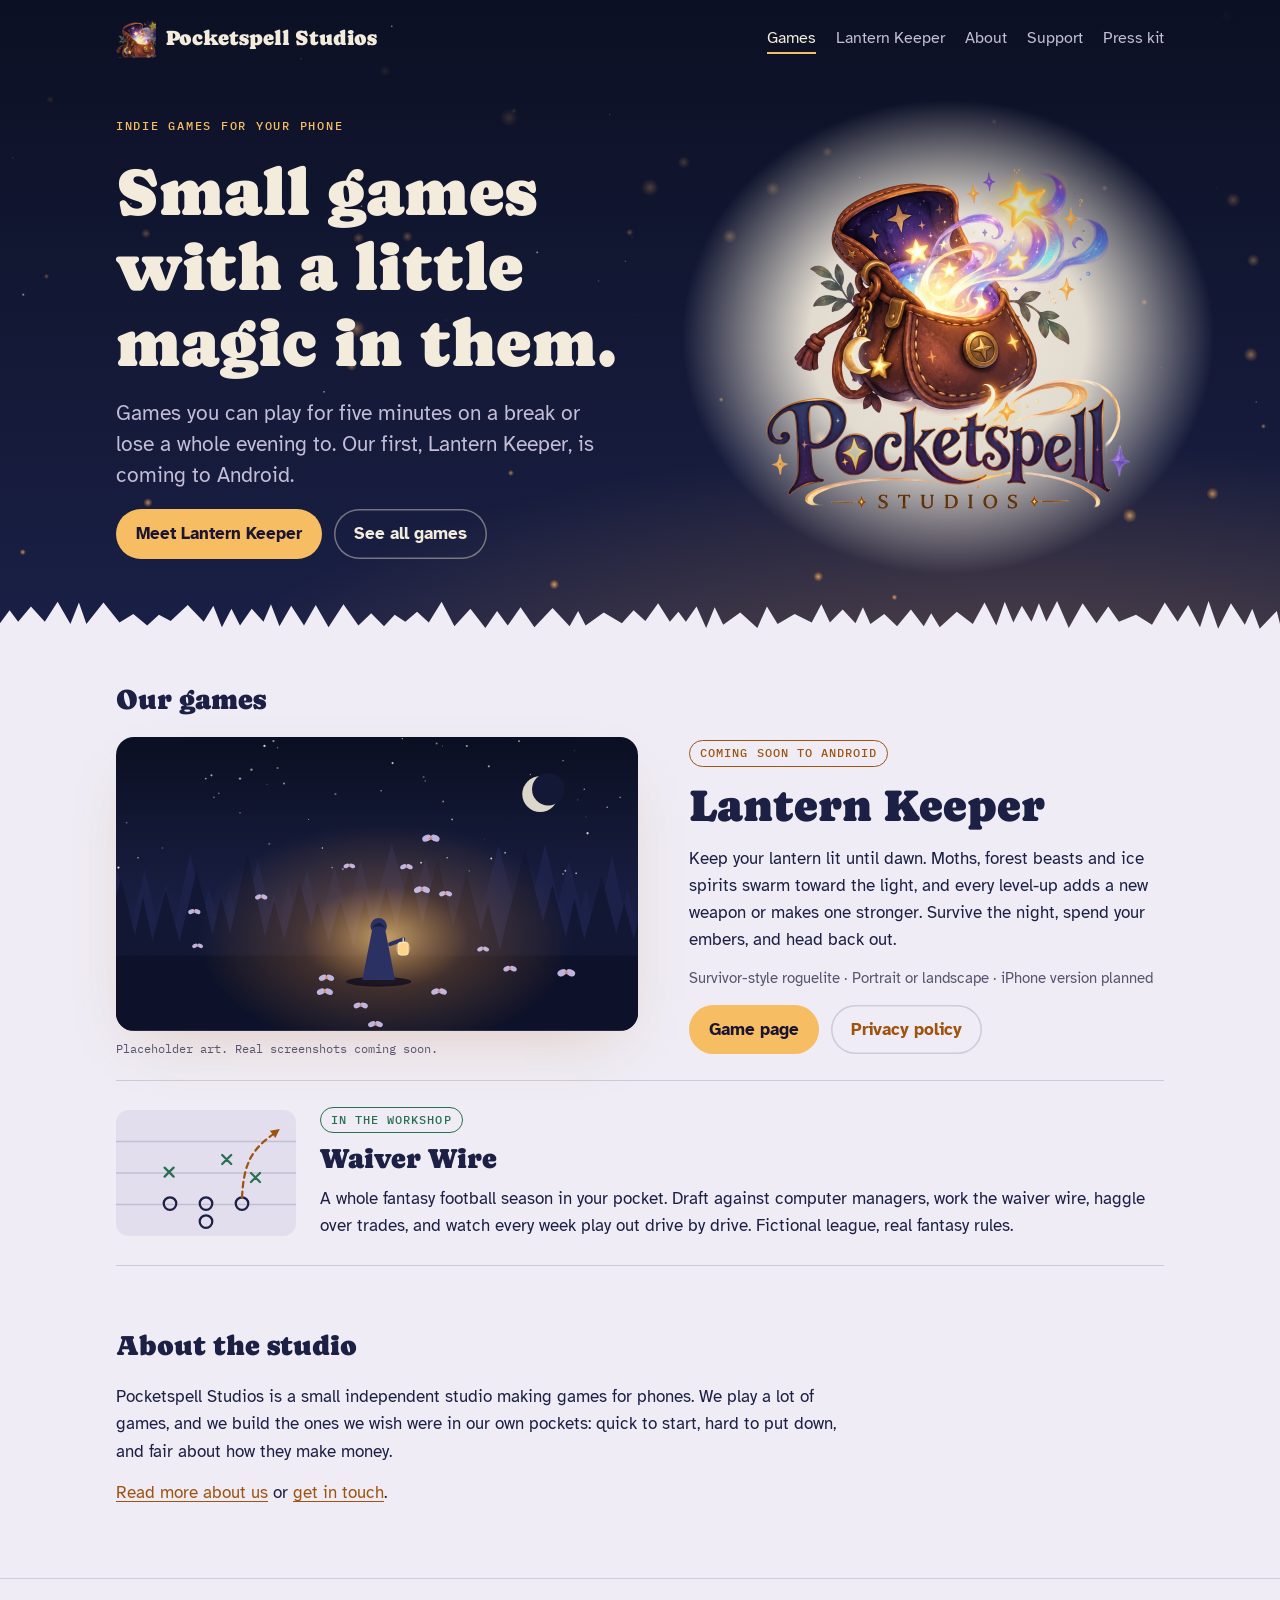
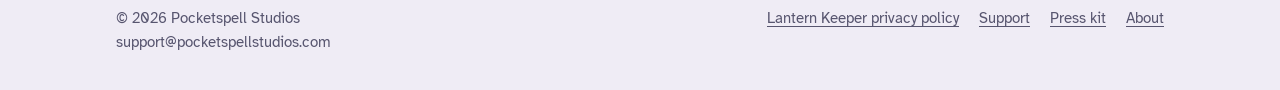
==== commit d490a685: "Add the Pocketspell pouch logo Logo in the home banner on a moonlit glow, pouch icon in the menu and" ====
--- a/index.html
+++ b/index.html
@@ -10,7 +10,9 @@
 <meta property="og:type" content="website">
 <meta property="og:url" content="https://pocketspellstudios.com/">
 <meta name="theme-color" content="#0c1024">
-<link rel="icon" href="assets/favicon.svg" type="image/svg+xml">
+<link rel="icon" href="assets/favicon-32.png" sizes="32x32" type="image/png">
+<link rel="apple-touch-icon" href="assets/apple-touch-icon.png">
+<meta property="og:image" content="https://pocketspellstudios.com/assets/pocketspell-logo.png">
 <link rel="preconnect" href="https://fonts.googleapis.com">
 <link rel="preconnect" href="https://fonts.gstatic.com" crossorigin>
 <link rel="stylesheet" href="https://fonts.googleapis.com/css2?family=Atkinson+Hyperlegible:ital,wght@0,400;0,700;1,400&family=Caprasimo&family=IBM+Plex+Mono:wght@400;500&display=swap">
@@ -21,14 +23,7 @@
 <header class="sky">
 <canvas class="embers" aria-hidden="true"></canvas>
 <div class="wrap nav">
-<a class="brand" href="index.html"><svg class="mark" viewBox="0 0 48 48" aria-hidden="true" focusable="false">
-<circle class="body" cx="24" cy="6" r="3" stroke-width="2.2"/>
-<path class="solid" d="M14.5 14.5h19l-3.4-5.5H17.9z"/>
-<rect class="body" x="13.8" y="14.5" width="20.4" height="23" rx="4.5" stroke-width="2.6"/>
-<path class="flame" d="M24 18.5c4.6 5 5.2 9.2 0 14.6-5.2-5.4-4.6-9.6 0-14.6z"/>
-<path class="solid" d="M15.5 37.5h17l-2.2 4.5H17.7z"/>
-<path class="spark" d="M39 8.5l1.1 2.7 2.7 1.1-2.7 1.1L39 16.1l-1.1-2.7-2.7-1.1 2.7-1.1z"/>
-</svg><span>Pocketspell Studios</span></a>
+<a class="brand" href="index.html"><img class="mark" src="assets/pouch-96.webp" alt="" width="40" height="40"><span>Pocketspell Studios</span></a>
 <nav aria-label="Main"><ul class="links"><li><a href="index.html" aria-current="page">Games</a></li><li><a href="lantern-keeper.html">Lantern Keeper</a></li><li><a href="about.html">About</a></li><li><a href="support.html">Support</a></li><li><a href="press.html">Press kit</a></li></ul></nav>
 </div>
 <div class="wrap"><div class="hero">
@@ -38,14 +33,7 @@
 <p class="lede">Games you can play for five minutes on a break or lose a whole evening to. Our first, Lantern Keeper, is coming to Android.</p>
 <div class="actions"><a class="btn" href="lantern-keeper.html">Meet Lantern Keeper</a><a class="btn ghost" href="#games">See all games</a></div>
 </div>
-<div class="hero-lantern" aria-hidden="true"><svg class="mark" viewBox="0 0 48 48" aria-hidden="true" focusable="false">
-<circle class="body" cx="24" cy="6" r="3" stroke-width="2.2"/>
-<path class="solid" d="M14.5 14.5h19l-3.4-5.5H17.9z"/>
-<rect class="body" x="13.8" y="14.5" width="20.4" height="23" rx="4.5" stroke-width="2.6"/>
-<path class="flame" d="M24 18.5c4.6 5 5.2 9.2 0 14.6-5.2-5.4-4.6-9.6 0-14.6z"/>
-<path class="solid" d="M15.5 37.5h17l-2.2 4.5H17.7z"/>
-<path class="spark" d="M39 8.5l1.1 2.7 2.7 1.1-2.7 1.1L39 16.1l-1.1-2.7-2.7-1.1 2.7-1.1z"/>
-</svg></div>
+<div class="hero-logo"><img src="assets/pocketspell-logo.webp" alt="Pocketspell Studios logo: a leather pouch spilling glowing stars" width="760" height="718"></div>
 </div></div>
 <svg class="treeline" viewBox="0 0 1200 60" preserveAspectRatio="none" aria-hidden="true"><path d="M0 60 L0 34 L0 33 L9 16 L17 31 L29 11 L42 31 L54 5 L66 34 L74 6 L81 34 L97 6 L112 32 L125 21 L138 36 L149 22 L160 30 L176 9 L191 31 L200 10 L208 38 L217 14 L225 36 L236 14 L247 31 L254 8 L262 37 L273 10 L285 36 L296 9 L308 38 L322 8 L336 36 L348 20 L360 37 L370 22 L380 31 L391 18 L402 32 L414 5 L426 37 L441 14 L455 39 L466 17 L476 36 L488 12 L501 38 L518 13 L534 37 L542 17 L549 36 L566 19 L583 33 L594 16 L605 30 L617 7 L628 31 L636 18 L643 31 L653 11 L662 39 L670 12 L678 35 L694 19 L710 39 L719 11 L729 34 L745 21 L761 32 L770 8 L778 32 L790 15 L802 33 L809 12 L816 34 L829 21 L841 37 L854 15 L866 37 L873 20 L881 38 L897 18 L912 34 L923 6 L934 36 L942 5 L950 32 L958 10 L967 31 L974 7 L981 31 L991 4 L1002 39 L1015 7 L1028 33 L1039 11 L1049 31 L1065 22 L1080 35 L1092 6 L1104 31 L1114 9 L1125 38 L1133 4 L1142 40 L1154 7 L1167 35 L1174 14 L1181 40 L1197 17 L1200 34 L1200 60Z"/></svg>
 </header>
--- a/styles.css
+++ b/styles.css
@@ -10,6 +10,7 @@
   --sky-ember: #f7bd63;
   --sky-ember-hi: #ffd391;
   --on-ember: #1b1530;
+  --moon: 248, 240, 224;
 
   /* page palette, dark (the default look) */
   --night: #11152b;
@@ -129,7 +130,7 @@
   font-size: 1.3rem;
   line-height: 1;
 }
-.brand .mark { width: 34px; height: 34px; flex: none; }
+.brand .mark { width: 40px; height: 40px; flex: none; object-fit: contain; }
 .mark .body { fill: none; stroke: var(--sky-ink); }
 .mark .solid { fill: var(--sky-ink); }
 .mark .flame { fill: var(--sky-ember); filter: drop-shadow(0 0 5px rgba(255, 170, 80, 0.95)); }
@@ -163,7 +164,7 @@
 
 .hero {
   display: grid;
-  grid-template-columns: minmax(0, 1.35fr) minmax(0, 0.65fr);
+  grid-template-columns: minmax(0, 1.15fr) minmax(0, 0.85fr);
   gap: 32px;
   align-items: center;
   padding-block: 40px 40px;
@@ -171,14 +172,15 @@
 .hero-text { display: flex; flex-direction: column; gap: 18px; min-width: 0; }
 .hero h1 { font-size: var(--step-4); }
 .lede { font-size: var(--step-1); line-height: 1.5; color: var(--sky-muted); max-width: 36ch; }
-.hero-lantern { justify-self: center; width: min(240px, 100%); }
-.hero-lantern .mark { width: 100%; height: auto; }
-.hero-lantern .flame { animation: flicker 3.2s ease-in-out infinite; transform-origin: 24px 33px; }
-@keyframes flicker {
-  0%, 100% { transform: scale(1); opacity: 1; }
-  40% { transform: scale(0.94, 1.05); opacity: 0.92; }
-  70% { transform: scale(1.04, 0.97); opacity: 1; }
-}
+.hero-logo { justify-self: center; width: min(380px, 100%); position: relative; isolation: isolate; }
+.hero-logo::before {
+  content: "";
+  position: absolute;
+  inset: -16% -20%;
+  z-index: -1;
+  background: radial-gradient(closest-side, rgba(var(--moon), 0.97) 0%, rgba(var(--moon), 0.9) 52%, rgba(var(--moon), 0) 100%);
+}
+.hero-logo img { display: block; width: 100%; height: auto; }
 .page-head { display: flex; flex-direction: column; gap: 12px; padding-block: 24px 28px; }
 .page-head h1 { font-size: var(--step-3); }
 .page-head .lede { font-size: 1.15rem; }
@@ -365,7 +367,7 @@
 .download { display: flex; align-items: center; gap: 14px; padding: 14px 18px; border: 1px solid var(--line); border-radius: 14px; text-decoration: none; color: var(--ink); }
 .download:hover { border-color: var(--ember); color: var(--ink); }
 .download .swatch { width: 52px; height: 52px; border-radius: 12px; background: var(--sky-top); display: grid; place-items: center; }
-.download .swatch svg { width: 38px; height: 38px; }
+.download .swatch img { width: 44px; height: 44px; object-fit: contain; }
 .download small { display: block; color: var(--muted); font-family: var(--mono); font-size: 0.72rem; }
 
 .promises { list-style: none; margin: 0; padding: 0; display: grid; grid-template-columns: repeat(3, minmax(0, 1fr)); gap: 28px; }
@@ -391,7 +393,7 @@
 /* ---------- Narrow screens ---------- */
 @media (max-width: 760px) {
   .hero { grid-template-columns: minmax(0, 1fr); padding-block: 20px 28px; }
-  .hero-lantern { display: none; }
+  .hero-logo { order: -1; width: min(250px, 72%); margin-block: 8px 4px; }
   .feature { grid-template-columns: minmax(0, 1fr); }
   .later { grid-template-columns: minmax(0, 1fr); }
   .later .play { max-width: 220px; }
@@ -405,5 +407,4 @@
   .nav { padding-block: 14px; }
 }
 @media (prefers-reduced-motion: reduce) {
-  .hero-lantern .flame { animation: none; }
-}
+}
